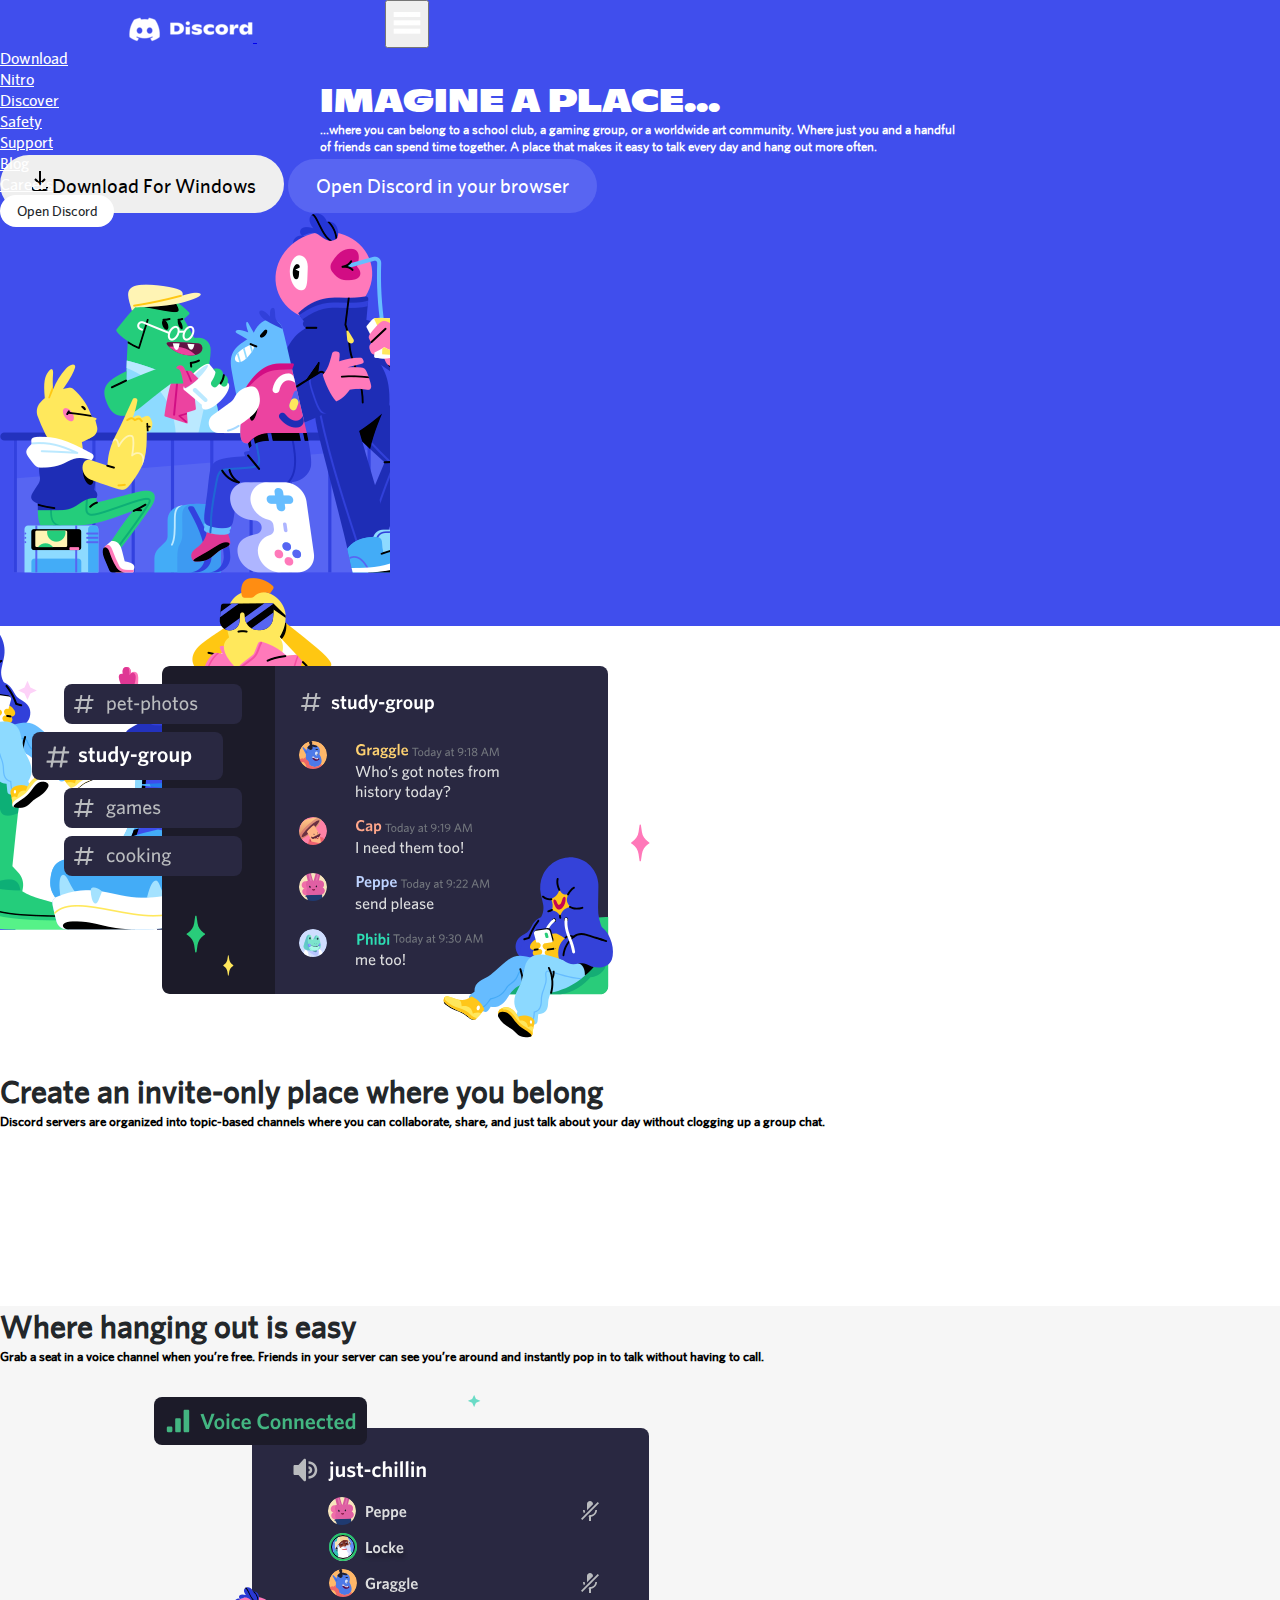
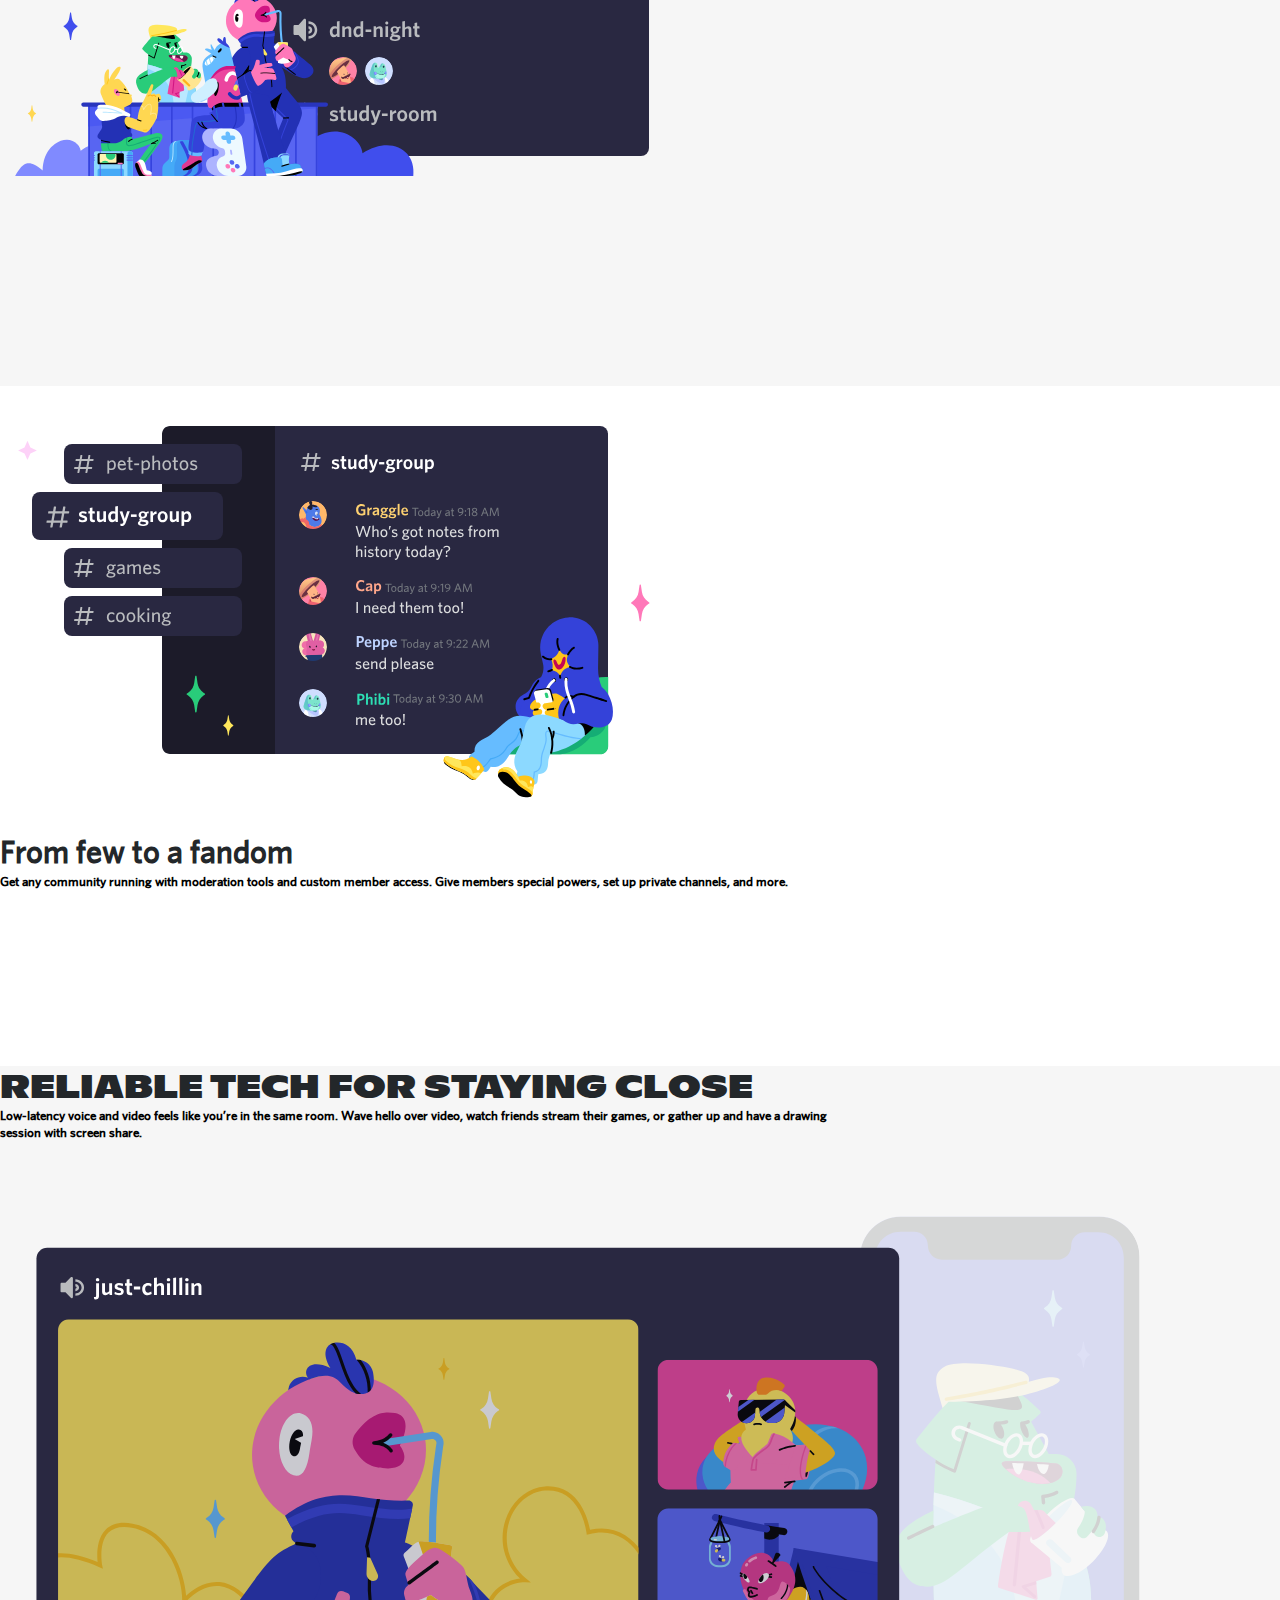
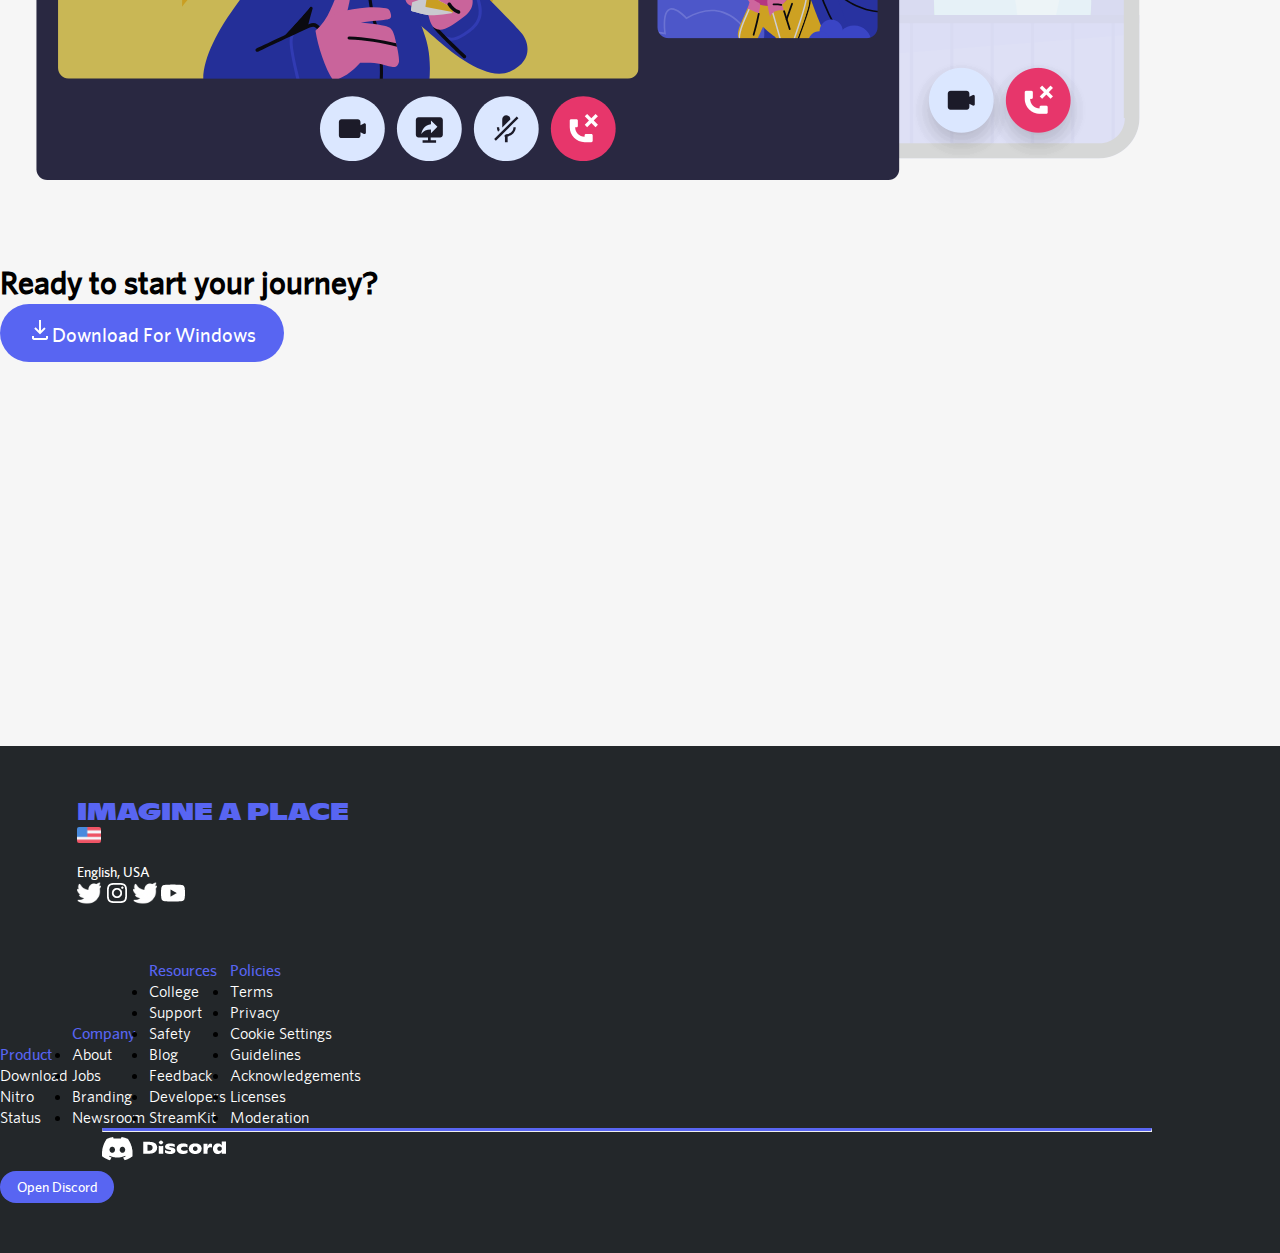
==== index.html @ bceb5e53 "first" ====
<!DOCTYPE html>
<html lang="en">
<head>
   <meta charset="UTF-8">
   <meta http-equiv="X-UA-Compatible" content="IE=edge">
   <meta name="viewport" content="width=device-width, initial-scale=1.0">
   <title>Discord</title>
   <link href="https://cdn.jsdelivr.net/npm/bootstrap@5.0.2/dist/css/bootstrap.min.css" rel="stylesheet" integrity="sha384-EVSTQN3/azprG1Anm3QDgpJLIm9Nao0Yz1ztcQTwFspd3yD65VohhpuuCOmLASjC" crossorigin="anonymous">
   <link rel="stylesheet" href="fonts/fonts.css">
   <link rel="stylesheet" href="css/home.css">
   <link rel="stylesheet" href="css/subpage.css">
   <link rel="stylesheet" href="css/footer.css">
   <link rel="icon" href="images/fav-icon.png">
</head>
<body>
   <header class="header position-relative">
      <nav class="navbar navbar-expand-lg">
         <div class="container-fluid d-lg-flex justify-content-lg-around p-2" id="maincontainer">
            <a href="https://discord.com" class="navbar-brand">
               <img src="images/discord_logo.png">
            </a>
               <button
               type="button"
               class="navbar-toggler"
               data-bs-toggle="collapse"
               data-bs-target="#navbarNav"
               aria-label="Toggle navigation"
               aria-expanded="false"
               aria-controls="navbarNav"
               >
                  <span>
                     <img src="images/hamburger.png">
                  </span>
               </button>
               <div class="collapse navbar-collapse" id="navbarNav">
                  <ul class="navbar-nav">
                     <li class="nav-item active">
                        <a href="https://discord.com/download" class="nav-link active">Download</a>
                     </li>
                  </ul>
                  <ul class="navbar-nav">
                     <li class="nav-item active">
                        <a href="https://discord.com/nitro" class="nav-link active">Nitro</a>
                     </li>
                  </ul>
                  <ul class="navbar-nav">
                     <li class="nav-item active">
                        <a href="https://discord.com/discover" class="nav-link active">Discover</a>
                     </li>
                  </ul>
                  <ul class="navbar-nav">
                     <li class="nav-item active">
                        <a href="https://discord.com/safety" class="nav-link active">Safety</a>
                     </li>
                  </ul>
                  <ul class="navbar-nav">
                     <li class="nav-item active">
                        <a href="https://discord.com/support" class="nav-link active">Support</a>
                     </li>
                  </ul>
                  <ul class="navbar-nav">
                     <li class="nav-item active">
                        <a href="https://discord.com/blog" class="nav-link active">Blog</a>
                     </li>
                  </ul>
                  <ul class="navbar-nav">
                     <li class="nav-item active">
                        <a href="https://discord.com/careers" class="nav-link active">Careers</a>
                     </li>
                  </ul>
            </div>
            <button onclick="location.href='http://discord.com/login'" class="open-discord d-none d-lg-block">
               Open Discord
            </button>
         </div>
      </nav>
   </header>

   <div class="home d-flex flex-column gap-4 position-relative justify-content-center align-items-center">
      <div class="texthome text-md-center align-items-md-start align-items-lg-center d-flex flex-column gap-4">
         <h1 class="bigtext">IMAGINE A PLACE...</h1>
         <h5 class="smalltext">...where you can belong to a school club, a gaming group, or a worldwide art community. Where just you and a handful of friends can spend time together. A place that makes it easy to talk every day and hang out more often.</h5>
      </div>

      <div class="gap-4 d-md-flex">
         <button id="button1" onclick="location.href='https://discord.com/api/downloads/distributions/app/installers/latest?channel=stable&platform=win&arch=x86'" class="button">
            <img src="images/download_icon.svg">Download For Windows
         </button>
         <button id="button2" onclick="location.href='http://discord.com/login'" class="button text-white bg-dark">
            Open Discord in your browser
         </button>
      </div>

      <div class="position-absolute bottom-0 end-0 d-none d-lg-block">
         <img src="images/rightchill.png">
      </div>
      <div>
         <div class="position-absolute bottom-0 start-0 d-none d-lg-block">
            <img src="images/leftchill.png">
         </div>
      </div>
   </div>

   <div class="subpage row align-items-center justify-content-center">
      <div class="col-lg-7 col-10 col-md-6 col-sm-6">
         <img class="img-fluid" src="images/first.svg">
      </div>
      <div class="col-lg-3 col-10 col-md-5 col-sm-5">
         <h1 class="subhdg">Create an invite-only place where you belong</h1>
         <h5 class="subdsc">Discord servers are organized into topic-based channels where you can collaborate, share, and just talk about your day without clogging up a group chat.</h5>
      </div>
   </div>

   <div id="subcolor2" class="subpage row align-items-center justify-content-center">
      <div class="col-lg-3 col-10 col-md-5 col-sm-5">
         <h1 class="subhdg">Where hanging out is easy</h1>
         <h5 class="subdsc">Grab a seat in a voice channel when you’re free. Friends in your server can see you’re around and instantly pop in to talk without having to call.</h5>
      </div>
      <div class="col-lg-7 col-10 col-md-6 col-sm-6">
         <img class="img-fluid" src="images/second.svg">
      </div>
   </div>

   <div class="subpage row align-items-center justify-content-center">
      <div class="col-lg-7 col-10 col-md-6 col-sm-6">
         <img class="img-fluid" src="images/first.svg">
      </div>
      <div class="col-lg-3 col-10 col-md-5 col-sm-5">
         <h1 class="subhdg">From few to a fandom</h1>
         <h5 class="subdsc">Get any community running with moderation tools and custom member access. Give members special powers, set up private channels, and more.</h5>
      </div>
   </div>

   <div class="fifthpage d-flex flex-column align-items-md-center justify-content-evenly">
      <div class="fifthwrite text-md-center">
         <div>
            <h1 id="fifthhead">RELIABLE TECH FOR STAYING CLOSE</h1>
         </div>
         <div class="fifthdec text-center">
            <h5>Low-latency voice and video feels like you’re in the same room. Wave hello over video, watch friends stream their games, or gather up and have a drawing session with screen share.</h5>
         </div>
      </div>
      <div>
         <img class="img-fluid" src="images/fourth.svg">
      </div>
      <div>
         <h1 id="fifthsub">Ready to start your journey?</h1>
      </div>
      <button id="button2" onclick="location.href='https://discord.com/api/downloads/distributions/app/installers/latest?channel=stable&platform=win&arch=x86'" class="button">
         <img src="images/download_icon2.png">Download For Windows
      </button>
   </div>
   <footer>
      <div id="footcont" class="container-fluid row">
         <div id="footimagine" class="col-lg-3 col-md-12 mb-4 mb-md-0">
            <h2 id="footerhd">IMAGINE A PLACE</h2>
            <div class="d-flex align-items-center gap-1" id="language">
               <img id="flaglol" src="images/flag.png">
               <p>English, USA</p>
            </div>
            <div class="d-flex gap-4">
               <a href="https://twitter.com/discord"><img id="icons" src="images/twitter.png"></a>
               <a href="https://www.instagram.com/discord/"><img id="icons" src="images/instagram.png"></a>
               <a href="https://www.facebook.com/discord/"><img id="icons" src="images/facebook.png"></a>
               <a href="https://www.youtube.com/discord/"><img id="icons" src="images/youtube.png"></a>
            </div>
         </div>

         <div id="footerstuff" class="col-lg-2 col-md-6 col-sm-6 col-6 mb-4 mb-md-0"> 
            <p id="foothead">Product</p>
            <ul class="list-unstyled">
               <li><a href="https://discord.com/download" id="footsub">Download</a></li>
               <li><a href="https://discord.com/nitro" id="footsub">Nitro</a></li>
               <li><a href="https://discordstatus.com/" id="footsub">Status</a></li>
            </ul>
         </div>

         <div id="footerstuff" class="col-lg-2 col-md-6 col-sm-6 col-6 mb-4 mb-md-0"> 
            <p id="foothead">Company</p>
            <ul class="list-unstyled">
               <li><a href="https://discord.com/company" id="footsub">About</a></li>
               <li><a href="https://discord.com/jobs" id="footsub">Jobs</a></li>
               <li><a href="https://discord.com/branding" id="footsub">Branding</a></li>
               <li><a href="https://discord.com/newsroom" id="footsub">Newsroom</a></li>
            </ul>
         </div>

         <div id="footerstuff" class="col-lg-2 col-md-6 col-sm-6 col-6 mb-4 mb-md-0"> 
            <p id="foothead">Resources</p>
            <ul class="list-unstyled">
               <li><a href="https://discord.com/college" id="footsub">College</a></li>
               <li><a href="https://support.discord.com/hc/en-us" id="footsub">Support</a></li>
               <li><a href="https://discord.com/safetycenter" id="footsub">Safety</a></li>
               <li><a href="https://discord.com/blog" id="footsub">Blog</a></li>
               <li><a href="https://feedback.discord.com/" id="footsub">Feedback</a></li>
               <li><a href="https://discord.com/build" id="footsub">Developers</a></li>
               <li><a href="https://discord.com/streamkit" id="footsub">StreamKit</a></li>
            </ul>
         </div>

         <div id="footerstuff" class="col-lg-2 col-md-6 col-sm-6 col-6 mb-4 mb-md-0"> 
            <p id="foothead">Policies</p>
            <ul class="list-unstyled">
               <li><a href="https://discord.com/terms" id="footsub">Terms</a></li>
               <li><a href="https://discord.com/privacy" id="footsub">Privacy</a></li>
               <li><a href="https://discord.com/" id="footsub">Cookie Settings</a></li>
               <li><a href="https://discord.com/guidelines" id="footsub">Guidelines</a></li>
               <li><a href="https://discord.com/acknowledgements" id="footsub">Acknowledgements</a></li>
               <li><a href="https://discord.com/licenses" id="footsub">Licenses</a></li>
               <li><a href="https://discord.com/moderation" id="footsub">Moderation</a></li>
            </ul>
         </div>
      </div>
      <hr class="solid">
      <div id="bottom" class="d-flex align-items-center justify-content-between">
         <div>
            <a id="odc" href="https://discord.com"><img src="images/discord.png"></a>
         </div>
         <div>
            <button id="button3" onclick="location.href='http://discord.com/login'" class="open-discord">
               Open Discord
            </button>
         </div>
      </div>
   </footer>
   <script src="https://cdn.jsdelivr.net/npm/bootstrap@5.0.2/dist/js/bootstrap.bundle.min.js" integrity="sha384-MrcW6ZMFYlzcLA8Nl+NtUVF0sA7MsXsP1UyJoMp4YLEuNSfAP+JcXn/tWtIaxVXM" crossorigin="anonymous"></script>
</body>
</html>
---- fonts/fonts.css ----
@font-face {
    font-family: 'ginto_nord2';
    src: url('ginto_nord-webfont.woff2') format('woff2'),
         url('ginto_nord-webfont.woff') format('woff');
    font-weight: normal;
    font-style: normal;

}




@font-face {
    font-family: 'ginto_nord';
    src: url('ginto_nord2-webfont.woff2') format('woff2'),
         url('ginto_nord2-webfont.woff') format('woff');
    font-weight: normal;
    font-style: normal;

}




@font-face {
    font-family: 'whitney1';
    src: url('whitney_book-webfont.woff2') format('woff2'),
         url('whitney_book-webfont.woff') format('woff');
    font-weight: normal;
    font-style: normal;

}




@font-face {
    font-family: 'whitney2';
    src: url('whitney_medium-webfont.woff2') format('woff2'),
         url('whitney_medium-webfont.woff') format('woff');
    font-weight: normal;
    font-style: normal;

}
---- css/home.css ----
*{
    margin: 0;
    padding: 0;
    font-family: 'whitney2';
}
.header{
    height: 80px;
    background-color: #404eed;
    position: relative;
    z-index: 1;
}
.nav-link{
    font-family: 'whitney2';
    color: white;
}
.nav-link:hover{
    font-family: 'whitney2';
    color: white;
    text-decoration: underline;
}
.open-discord{
    padding: 7px 16px 7px 16px;
    background-color: white;
    border-radius: 20px;
    font-size: 14px;
    width: 114px;
    white-space: nowrap;
    text-decoration: none;
    border: none;
    color: #23272a;
    margin-right: 10vw;
}
.open-discord:hover{
    color: #5865f2;
    cursor: pointer;
    box-shadow: rgba(0, 0, 0, 0.19) 0px 10px 20px, rgba(0, 0, 0, 0.23) 0px 6px 6px;
    transition: 0.25s;
}
.navbar-toggler{
    left: 10px;
}
.navbar-nav{
    padding-right: 20px;
}
.home{
    background-color: #404eed;
    height: 546px;
}
h1{
    font-family: 'ginto_nord2';
    font-weight: 800;
    color: white;
}
.smalltext{
    font-family: 'whitney1';
    font-weight: 400px;
    color: white;
}
.texthome{
    padding-left: 25vw;
    padding-right: 25vw;
}
.button{
    border-radius: 32px;
    font-size: 20px;
    padding: 14px 28px;
    border: none;
    white-space: nowrap;
}

#button1:hover{
    color: #5865f2;
    cursor: pointer;
    box-shadow: rgba(0, 0, 0, 0.19) 0px 10px 20px, rgba(0, 0, 0, 0.23) 0px 6px 6px;
    transition: 0.25s;
}
#button2:hover{
    box-shadow: rgba(0, 0, 0, 0.19) 0px 10px 20px, rgba(0, 0, 0, 0.23) 0px 6px 6px;
    transition: 0.25s;
    opacity: 0.8;
    cursor: pointer;
    transition: 0.25s;
}
@media (max-width: 768px){
    #button1{
        margin-bottom: 20px;
        margin-left: 25px;
    }
    .texthome{
        padding-right: 10vw;
        padding-left: 10vw;
    }
}
@media (max-width: 992px){
    #navbarNav{
        position: absolute;
        top: 70px;
        right: 20px;
    }
    .navbar-brand{
        margin-left: 2vw;
    }
    #navbarNav{
        background-color: white;
        border-radius: 5px;
        border: solid;
        border-color: rgb(225, 224, 224);
        padding-left: 10px;
    }
    .nav-link{
        color: black;
    }
    .nav-link:hover{
        color: black;
        text-decoration: underline;
    }
}
@media (min-width: 992px){
    .navbar-brand{
        margin-right: 10vw;
        margin-left: 10vw;
    }
}
---- css/subpage.css ----
.subpage{
    height: 680px;
    width: 100%;
}
.subhdg{
    color: #23272a;
    font-family: 'whitney2';
}
#subcolor2{
    background-color: #f6f6f6;
}
.fifthpage{
    height: 80em;
    background-color: #f6f6f6;
}
#fifthhead{
    font-family: 'ginto_nord2';
    color: #23272a;
}
#fifthsub{
    font-family: 'whitney2';
    color: black;
}
#button2{
    color: white;
    background-color: #5865f2;
}

.fifthwrite{
    width: 65vw;
}
@media (max-width: 768px){
    #button2{
        margin-left: 25px;
        margin-right: 25px;
    }
    .fifthwrite,#fifthsub{
        margin-left: 25px;
    }
}
---- css/footer.css ----
footer{
    background-color: #23272a;
}
#footerhd{
    color: #5865f2;
    font-family: 'ginto_nord2';
}
#language{
    font-size: 14px;
    font-family: 'whitney2';
    color: white;
}
#icons{
    height: 24px;
    width: 24px;
}
#flaglol{
    width: 24px;
    height: 16px;
    margin-bottom: 16px;
}
#foothead{
    color:#5865f2;
}
#footsub{
    color:white;
    font-family: 'whitney1';
    text-decoration: none;
}
#footsub:hover{
    text-decoration: underline;
}
#footcont{
    padding-top: 50px;
}
#footerstuff{
    display: inline-block;
}
#footimagine{
    margin-left: 6vw;
    padding-bottom: 50px;
}
hr.solid {
    border-top: 3px solid #5865f2;
    margin-right: 10%;
    margin-left: 8%;
}
#odc{
    margin-left: 8vw;
}
#button3{
    background-color:#5865f2;
    color: white;
}
#bottom{
    padding-bottom: 50px;
}
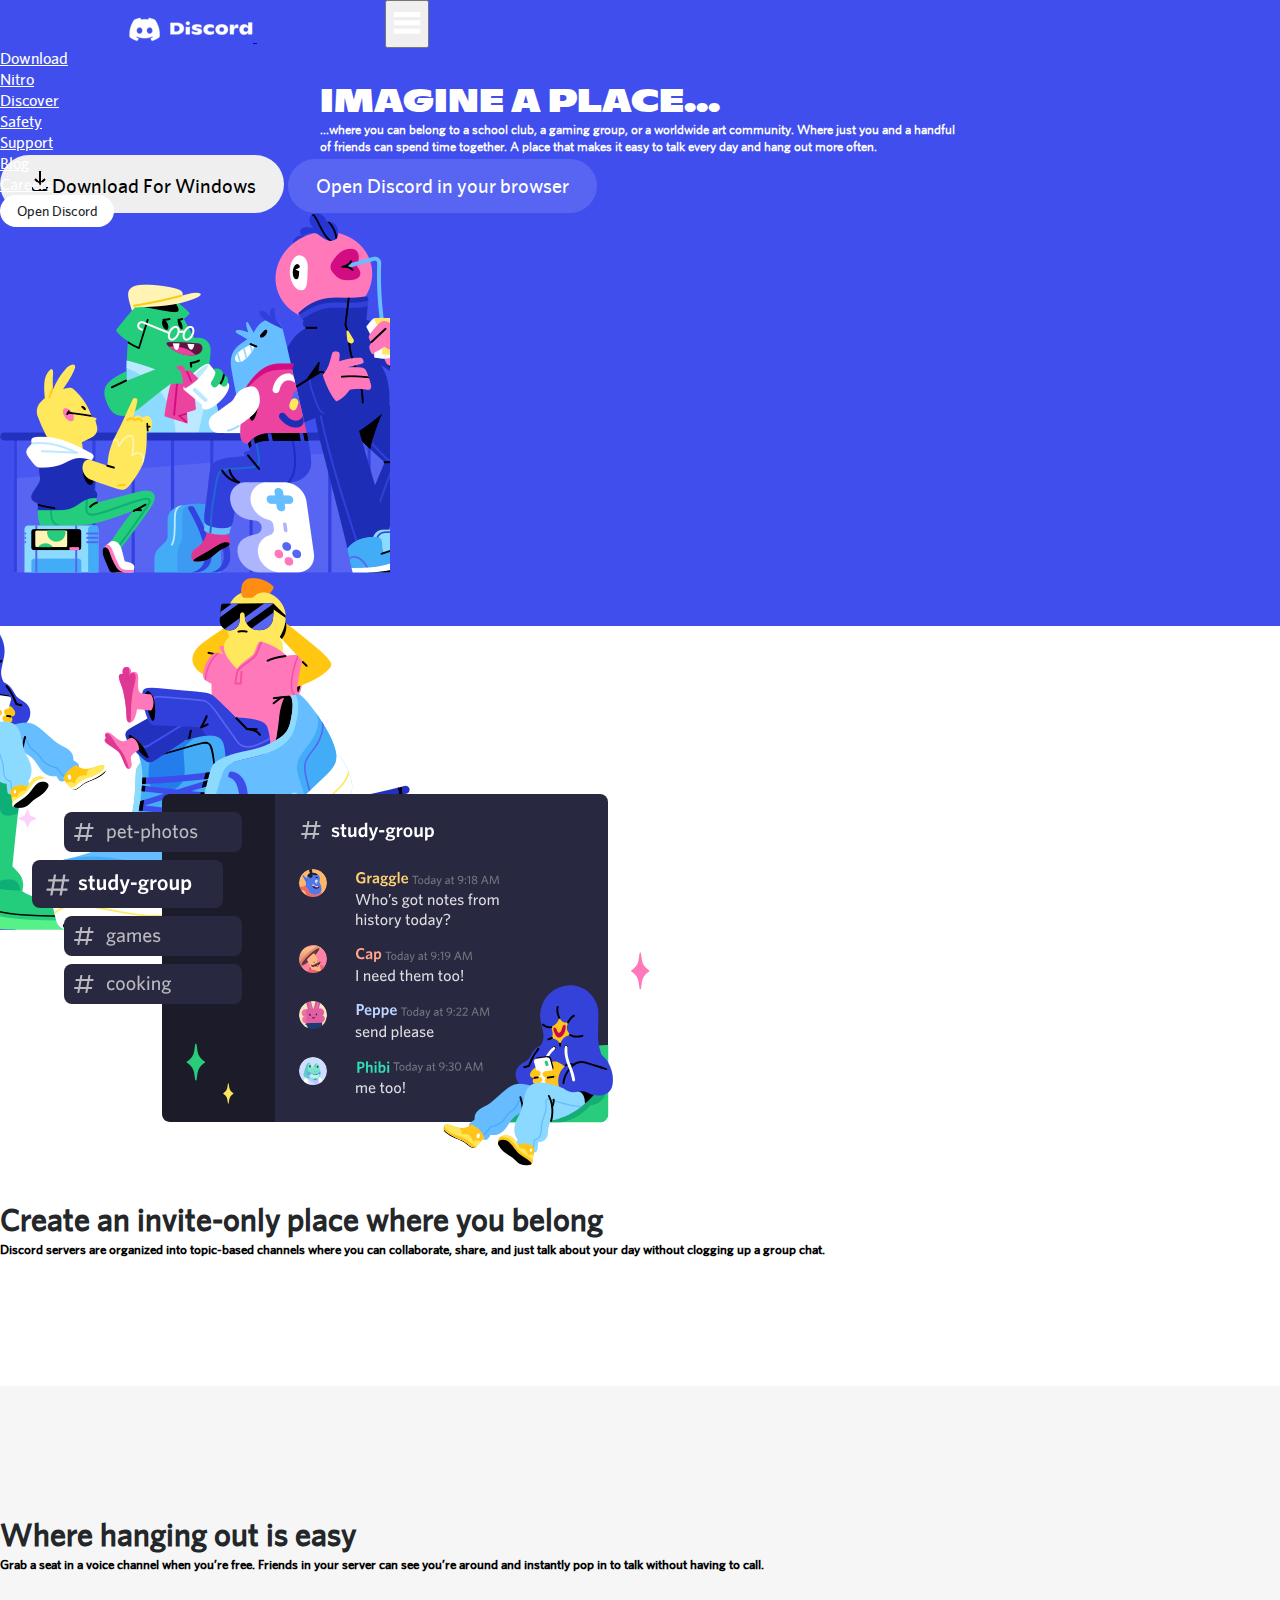
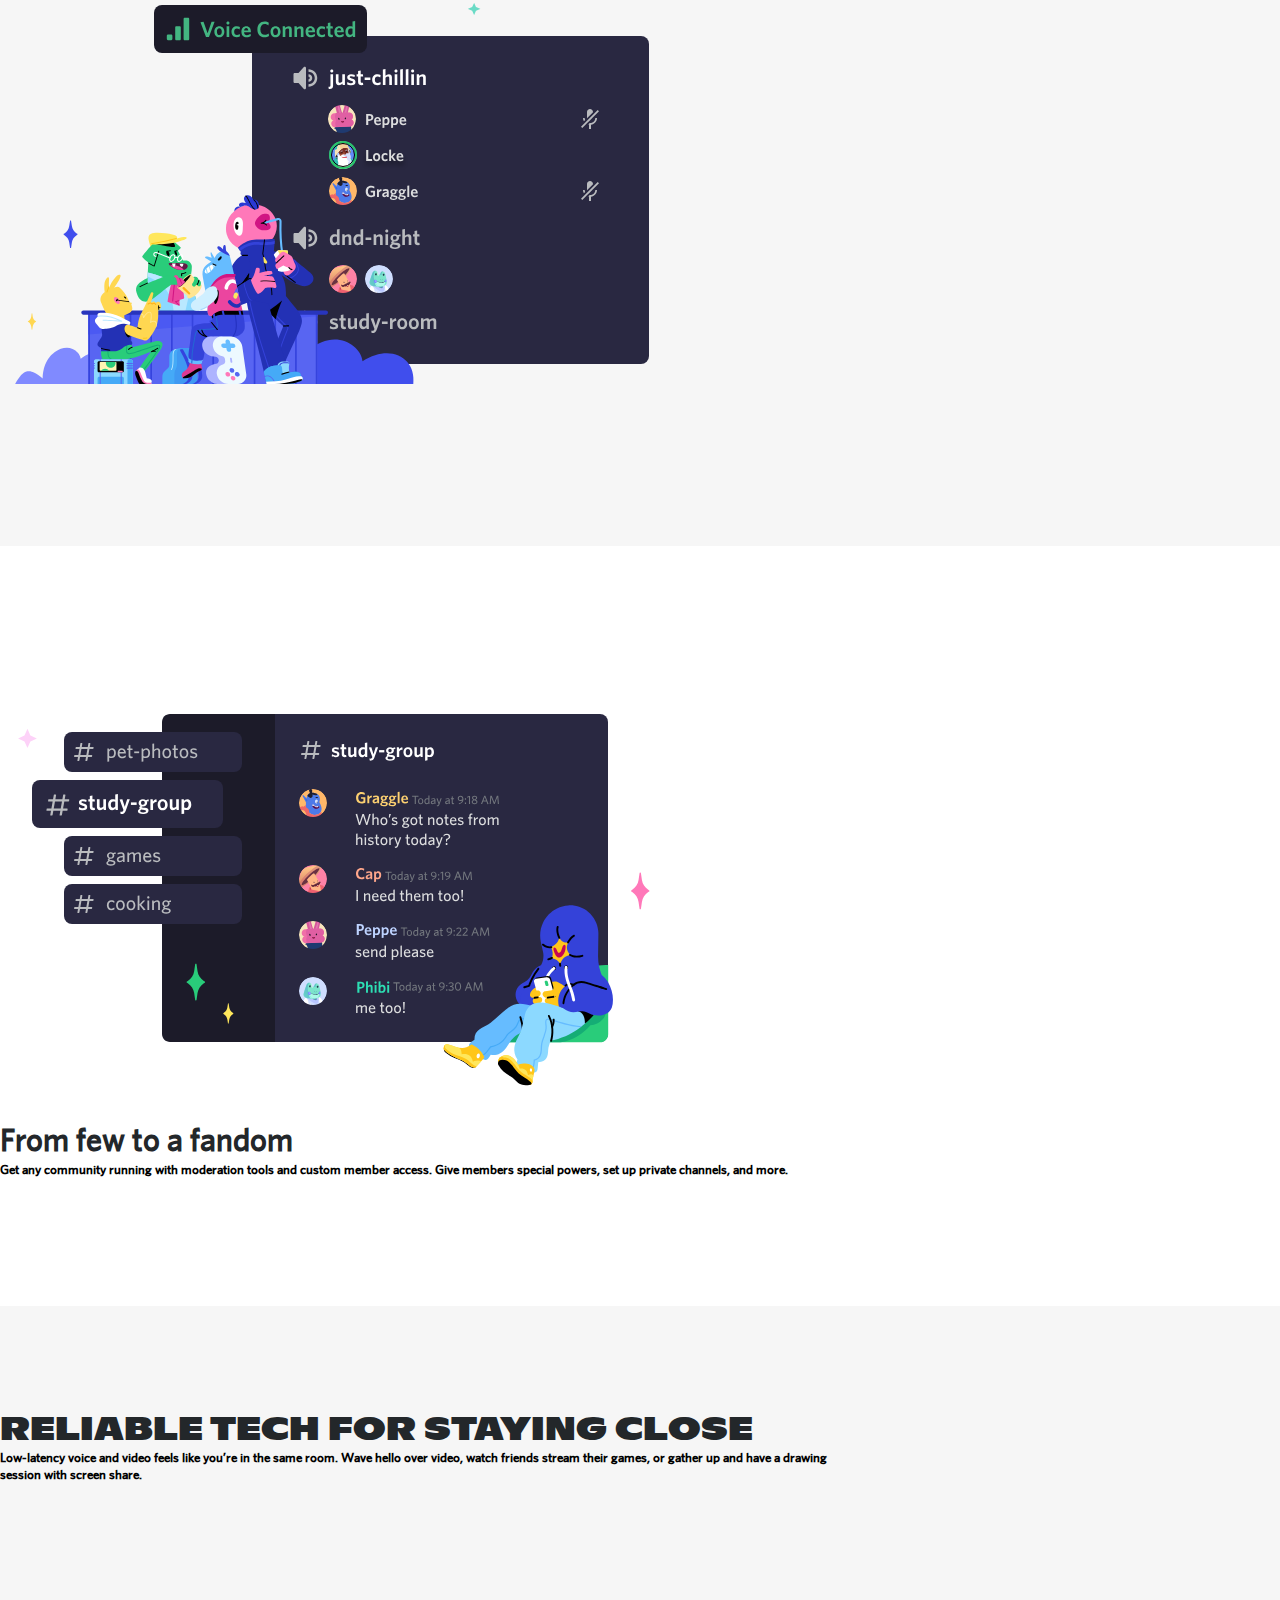
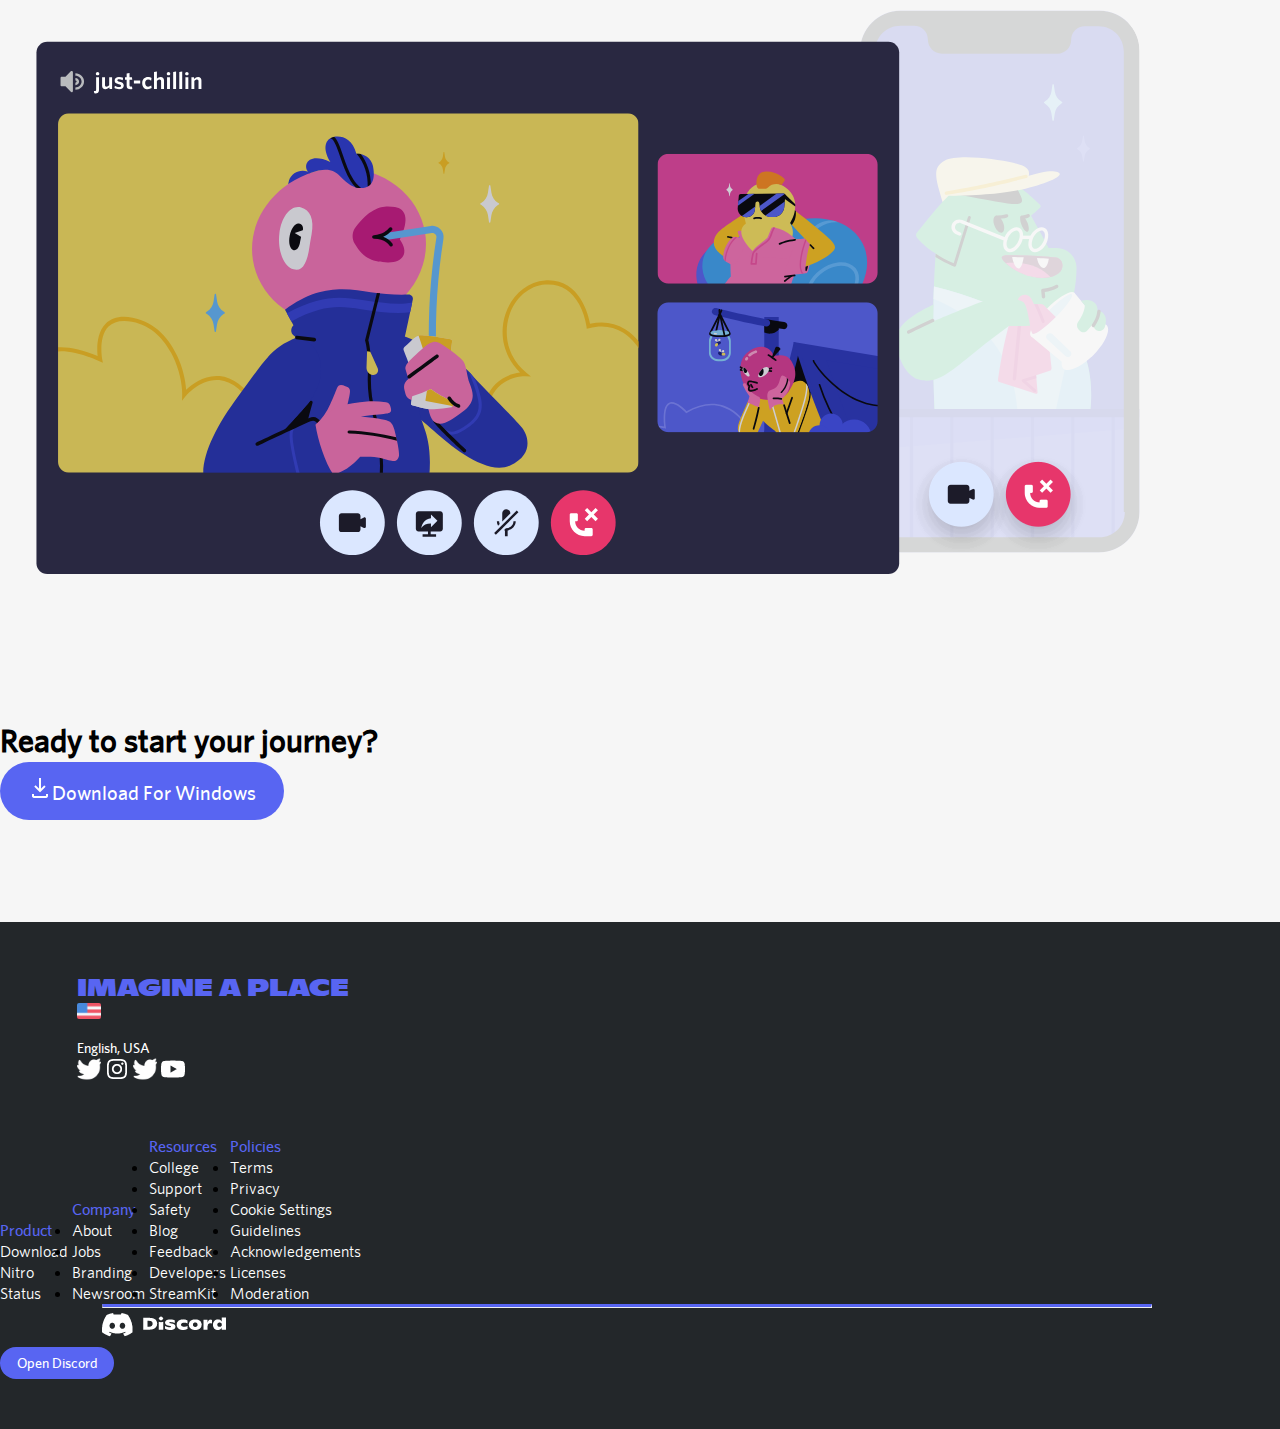
==== commit 5a25d7ff: "made some changes" ====
--- a/index.html
+++ b/index.html
@@ -134,9 +134,9 @@
    <div class="fifthpage d-flex flex-column align-items-md-center justify-content-evenly">
       <div class="fifthwrite text-md-center">
          <div>
-            <h1 id="fifthhead">RELIABLE TECH FOR STAYING CLOSE</h1>
-         </div>
-         <div class="fifthdec text-center">
+            <h1 id="fifthhead" style="color:#23272a">RELIABLE TECH FOR STAYING CLOSE</h1>
+         </div>
+         <div class="fifthdec text-md-center">
             <h5>Low-latency voice and video feels like you’re in the same room. Wave hello over video, watch friends stream their games, or gather up and have a drawing session with screen share.</h5>
          </div>
       </div>
--- a/css/home.css
+++ b/css/home.css
@@ -120,4 +120,27 @@
         margin-right: 10vw;
         margin-left: 10vw;
     }
+}
+@media (min-width: 280px) and (max-width: 320px){
+    body{
+        width: fit-content;
+    }
+    .subpage{
+        padding-top: 15vw;
+        padding-bottom: 15vw;
+        width: 100%;
+    }
+    .fifthpage{
+        background-color: #f6f6f6;
+        padding-top: 12vw;
+        padding-bottom: 12vw;
+    }
+    #fifthhead{
+        width: 100vw;
+        font-size: 15vw;
+    }
+    .fifthdec{
+        width: 100vw;
+        text-align: start;
+    }
 }--- a/css/subpage.css
+++ b/css/subpage.css
@@ -1,5 +1,6 @@
 .subpage{
-    height: 680px;
+    padding-top: 10vw;
+    padding-bottom: 10vw;
     width: 100%;
 }
 .subhdg{
@@ -10,8 +11,9 @@
     background-color: #f6f6f6;
 }
 .fifthpage{
-    height: 80em;
     background-color: #f6f6f6;
+    padding-top: 8vw;
+    padding-bottom: 8vw;
 }
 #fifthhead{
     font-family: 'ginto_nord2';
@@ -29,13 +31,33 @@
 .fifthwrite{
     width: 65vw;
 }
+#fifthsub{
+    padding-top: 5vw;
+}
+.fifthdec{
+    padding-bottom: 4vw;
+}
 @media (max-width: 768px){
     #button2{
         margin-left: 25px;
         margin-right: 25px;
     }
     .fifthwrite,#fifthsub{
-        margin-left: 25px;
+        margin-left: 8vw;
     }
 }
-
+@media (max-width: 786px){
+    #fifthhead{
+        width: 80vw;
+        font-size: 4vw;
+    }
+    .fifthdec{
+        width: 80vw;
+        text-align: start;
+    }
+    .subpage{
+        padding-top: 12vw;
+        padding-bottom: 12vw;
+        width: 100%;
+    }
+}
